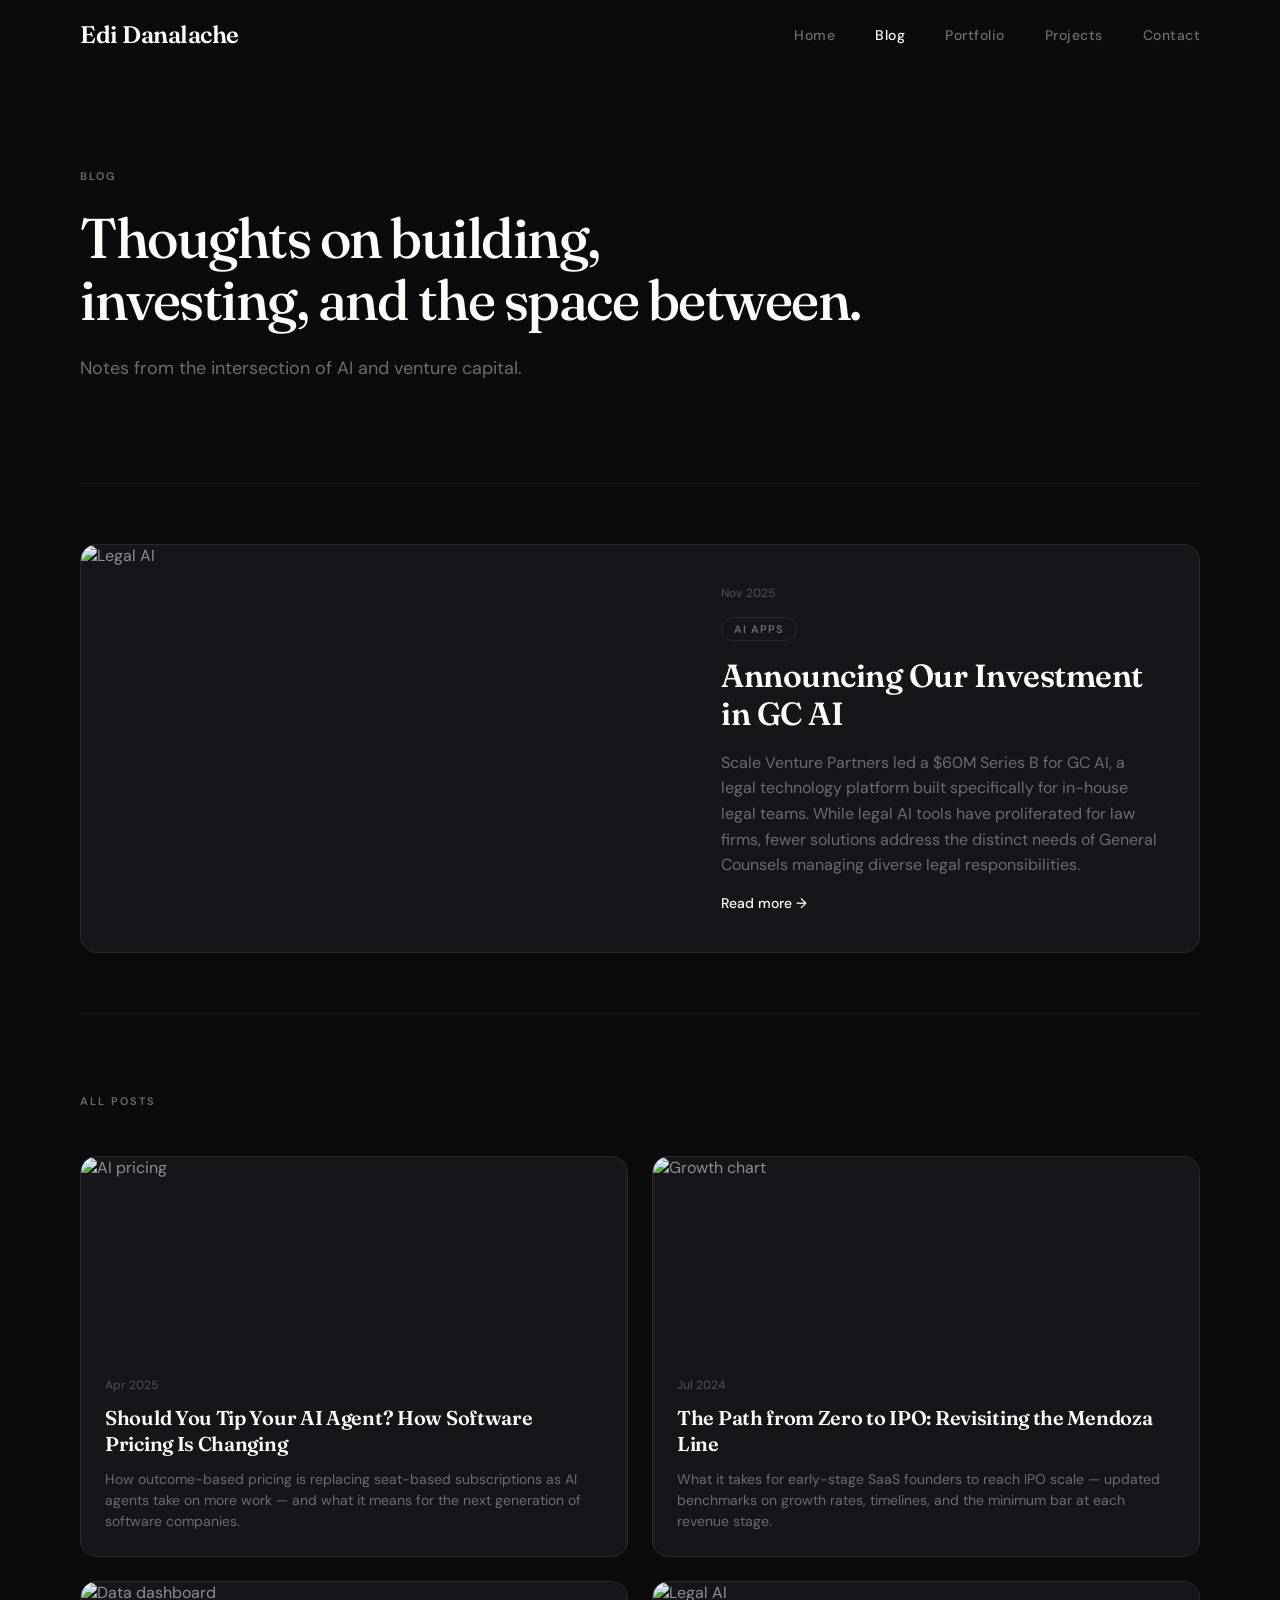
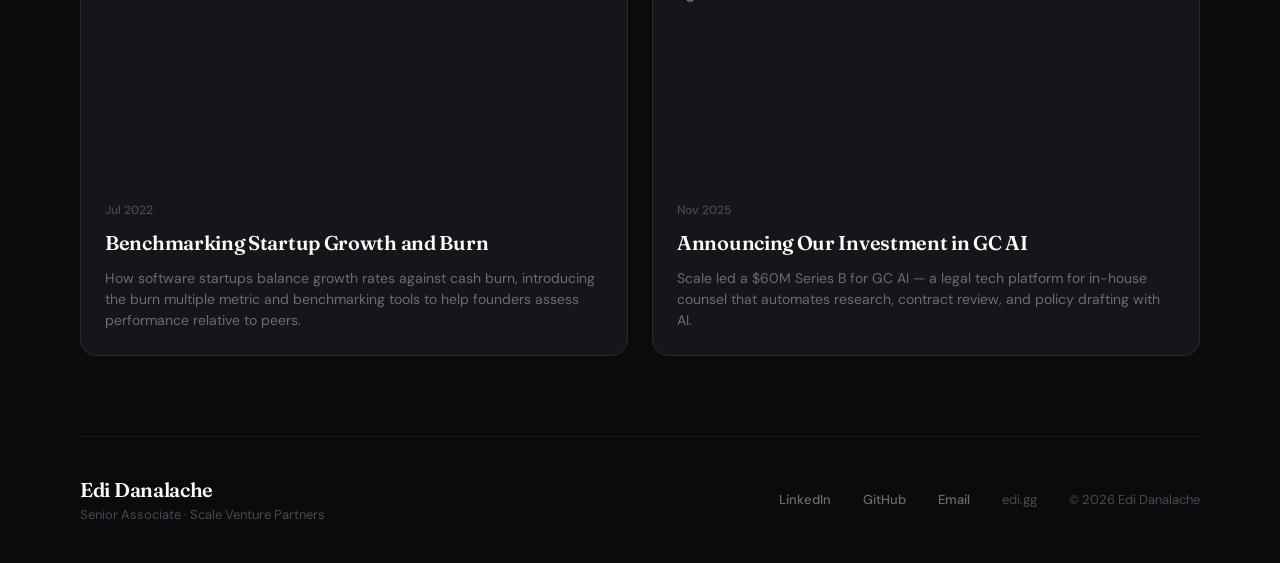
==== blog.html @ b76b0856 "feat: complete site redesign matching updated .pen design - New dark-themed personal site with homep" ====
<!DOCTYPE html>
<html lang="en">
<head>
  <meta charset="utf-8">
  <meta name="viewport" content="width=device-width, initial-scale=1">
  <title>Blog — Edi Danalache</title>
  <meta name="description" content="Thoughts on building, investing, and the space between. Notes from the intersection of AI and venture capital.">
  <link rel="icon" type="image/png" href="images/bee.png">
  <link rel="stylesheet" href="assets/css/style.css">
</head>
<body>
  <div class="container">

    <!-- Header -->
    <header class="header">
      <a href="/" class="header__logo">Edi Danalache</a>
      <button class="hamburger" aria-label="Menu">
        <span></span><span></span><span></span>
      </button>
      <nav class="nav">
        <a href="/">Home</a>
        <a href="blog.html" class="nav--active">Blog</a>
        <a href="/#portfolio">Portfolio</a>
        <a href="/#projects">Projects</a>
        <a href="/#contact">Contact</a>
      </nav>
    </header>

    <!-- Hero -->
    <div class="blog-hero">
      <p class="section-label">Blog</p>
      <h1 class="blog-hero__headline">Thoughts on building,<br>investing, and the space between.</h1>
      <p class="blog-hero__desc">Notes from the intersection of AI and venture capital.</p>
    </div>

    <div class="divider"><hr></div>

    <!-- Featured -->
    <div class="featured-section">
      <a href="https://www.scalevp.com/blog/announcing-our-investment-in-gc-ai" target="_blank" class="featured-card">
        <img class="featured-card__image" src="https://images.unsplash.com/photo-1589829545856-d10d557cf95f?w=800&q=80" alt="Legal AI">
        <div class="featured-card__body">
          <span class="featured-card__date">Nov 2025</span>
          <span class="featured-card__badge">AI APPS</span>
          <h2 class="featured-card__title">Announcing Our Investment in GC AI</h2>
          <p class="featured-card__excerpt">Scale Venture Partners led a $60M Series B for GC AI, a legal technology platform built specifically for in-house legal teams. While legal AI tools have proliferated for law firms, fewer solutions address the distinct needs of General Counsels managing diverse legal responsibilities.</p>
          <span class="featured-card__link">Read more &rarr;</span>
        </div>
      </a>
    </div>

    <div class="divider"><hr></div>

    <!-- Article Grid -->
    <div class="blog-grid-section">
      <p class="section-label">All Posts</p>
      <div class="blog-grid">
        <a href="https://www.scalevp.com/blog/should-you-tip-your-ai-agent-how-software-pricing-is-changing-in-a-world-of-ai-services" target="_blank" class="article-card">
          <img class="article-card__image" src="https://images.unsplash.com/photo-1526304640581-d334cdbbf45e?w=600&q=80" alt="AI pricing">
          <div class="article-card__body">
            <span class="article-card__date">Apr 2025</span>
            <h3 class="article-card__title">Should You Tip Your AI Agent? How Software Pricing Is Changing</h3>
            <p class="article-card__excerpt">How outcome-based pricing is replacing seat-based subscriptions as AI agents take on more work — and what it means for the next generation of software companies.</p>
          </div>
        </a>
        <a href="https://www.scalevp.com/blog/the-path-from-zero-to-ipo-revisiting-the-mendoza-line-in-2024" target="_blank" class="article-card">
          <img class="article-card__image" src="https://images.unsplash.com/photo-1590283603385-17ffb3a7f29f?w=600&q=80" alt="Growth chart">
          <div class="article-card__body">
            <span class="article-card__date">Jul 2024</span>
            <h3 class="article-card__title">The Path from Zero to IPO: Revisiting the Mendoza Line</h3>
            <p class="article-card__excerpt">What it takes for early-stage SaaS founders to reach IPO scale — updated benchmarks on growth rates, timelines, and the minimum bar at each revenue stage.</p>
          </div>
        </a>
        <a href="https://www.scalevp.com/blog/benchmarking-saas-growth-and-burn" target="_blank" class="article-card">
          <img class="article-card__image" src="https://images.unsplash.com/photo-1551288049-bebda4e38f71?w=600&q=80" alt="Data dashboard">
          <div class="article-card__body">
            <span class="article-card__date">Jul 2022</span>
            <h3 class="article-card__title">Benchmarking Startup Growth and Burn</h3>
            <p class="article-card__excerpt">How software startups balance growth rates against cash burn, introducing the burn multiple metric and benchmarking tools to help founders assess performance relative to peers.</p>
          </div>
        </a>
        <a href="https://www.scalevp.com/blog/announcing-our-investment-in-gc-ai" target="_blank" class="article-card">
          <img class="article-card__image" src="https://images.unsplash.com/photo-1589829545856-d10d557cf95f?w=600&q=80" alt="Legal AI">
          <div class="article-card__body">
            <span class="article-card__date">Nov 2025</span>
            <h3 class="article-card__title">Announcing Our Investment in GC AI</h3>
            <p class="article-card__excerpt">Scale led a $60M Series B for GC AI — a legal tech platform for in-house counsel that automates research, contract review, and policy drafting with AI.</p>
          </div>
        </a>
      </div>
    </div>

    <div class="divider"><hr></div>

    <!-- Footer -->
    <footer class="footer">
      <div class="footer__left">
        <div class="footer__name">Edi Danalache</div>
        <div class="footer__role">Senior Associate · Scale Venture Partners</div>
      </div>
      <div class="footer__links">
        <a href="https://www.linkedin.com/in/edanalache/" target="_blank">LinkedIn</a>
        <a href="https://github.com/edmonto" target="_blank">GitHub</a>
        <a href="mailto:edi@scalevp.com">Email</a>
        <span class="footer__copy">edi.gg</span>
        <span class="footer__copy">&copy; 2026 Edi Danalache</span>
      </div>
    </footer>

  </div>

  <script src="assets/js/main.js"></script>
</body>
</html>
---- assets/css/style.css ----
@import url('https://fonts.googleapis.com/css2?family=Fraunces:wght@500;600&family=DM+Sans:wght@400;500;600&display=swap');

/* ── Design Tokens ── */
:root {
  --bg-primary: #0B0B0E;
  --bg-card: #16161A;
  --border: #2A2A2E;
  --border-subtle: #1A1A1E;
  --text-primary: #FAFAF9;
  --text-secondary: #6B6B70;
  --text-body: #8E8E93;
  --text-muted: #4A4A50;
  --accent-indigo: #6366F1;
  --accent-green: #32D583;
  --accent-red: #E85A4F;
  --font-display: 'Fraunces', serif;
  --font-body: 'DM Sans', sans-serif;
  --max-width: 1440px;
  --padding-x: 80px;
  --radius-card: 16px;
  --radius-btn: 8px;
  --radius-badge: 100px;
}

/* ── Reset ── */
*, *::before, *::after { margin: 0; padding: 0; box-sizing: border-box; }
html { scroll-behavior: smooth; }
body {
  font-family: var(--font-body);
  background: var(--bg-primary);
  color: var(--text-body);
  -webkit-font-smoothing: antialiased;
  -moz-osx-font-smoothing: grayscale;
}
a { color: inherit; text-decoration: none; }
ul { list-style: none; }
img { max-width: 100%; display: block; }

/* ── Layout ── */
.container {
  max-width: var(--max-width);
  margin: 0 auto;
}
.section { padding: 100px var(--padding-x); }
.section--hero { padding: 120px var(--padding-x); }

/* ── Divider ── */
.divider {
  padding: 0 var(--padding-x);
}
.divider hr {
  border: none;
  height: 1px;
  background: var(--border-subtle);
}

/* ── Header ── */
.header {
  display: flex;
  align-items: center;
  justify-content: space-between;
  padding: 20px var(--padding-x);
  position: sticky;
  top: 0;
  z-index: 100;
  background: var(--bg-primary);
}
.header__logo {
  font-family: var(--font-display);
  font-size: 24px;
  font-weight: 600;
  color: var(--text-primary);
  letter-spacing: -0.5px;
}
.nav { display: flex; align-items: center; gap: 40px; }
.nav a {
  font-size: 14px;
  font-weight: 500;
  color: var(--text-secondary);
  letter-spacing: 0.5px;
  transition: color 0.2s;
}
.nav a:hover,
.nav a.nav--active { color: var(--text-primary); }

/* Hamburger */
.hamburger {
  display: none;
  flex-direction: column;
  gap: 5px;
  background: none;
  border: none;
  cursor: pointer;
  padding: 4px;
  z-index: 101;
}
.hamburger span {
  display: block;
  width: 24px;
  height: 2px;
  background: var(--text-primary);
  transition: transform 0.3s, opacity 0.3s;
}
.hamburger.active span:nth-child(1) { transform: translateY(7px) rotate(45deg); }
.hamburger.active span:nth-child(2) { opacity: 0; }
.hamburger.active span:nth-child(3) { transform: translateY(-7px) rotate(-45deg); }

/* ── Badge ── */
.badge {
  display: inline-flex;
  padding: 6px 16px;
  border-radius: var(--radius-badge);
  border: 1px solid var(--border);
  font-size: 12px;
  font-weight: 500;
  color: var(--text-secondary);
  letter-spacing: 1.5px;
}

/* ── Hero ── */
.hero__headline {
  font-family: var(--font-display);
  font-size: 72px;
  font-weight: 500;
  color: var(--text-primary);
  letter-spacing: -2px;
  line-height: 1.05;
}
.hero__sub {
  font-size: 20px;
  color: var(--text-secondary);
  line-height: 1.6;
  max-width: 680px;
}
.hero__ctas { display: flex; gap: 16px; align-items: center; }

/* ── Buttons ── */
.btn {
  display: inline-flex;
  align-items: center;
  padding: 14px 32px;
  border-radius: var(--radius-btn);
  font-family: var(--font-body);
  font-size: 15px;
  font-weight: 600;
  cursor: pointer;
  border: none;
  transition: opacity 0.2s;
}
.btn:hover { opacity: 0.9; }
.btn--primary {
  background: var(--text-primary);
  color: var(--bg-primary);
}
.btn--secondary {
  background: transparent;
  color: var(--text-primary);
  border: 1px solid var(--border);
  font-weight: 500;
}
.btn--large { padding: 16px 36px; font-size: 16px; }

/* ── About ── */
.about { display: flex; gap: 80px; }
.about__left { width: 320px; flex-shrink: 0; }
.about__right { flex: 1; display: flex; flex-direction: column; gap: 32px; }
.section-label {
  font-size: 11px;
  font-weight: 600;
  color: var(--text-secondary);
  letter-spacing: 2px;
  text-transform: uppercase;
}
.section-headline {
  font-family: var(--font-display);
  font-size: 40px;
  font-weight: 500;
  color: var(--text-primary);
  letter-spacing: -1px;
  line-height: 1.15;
  margin-top: 16px;
}
.about__text {
  font-size: 17px;
  line-height: 1.7;
  color: var(--text-body);
}
.stats { display: flex; gap: 48px; }
.stat__number {
  font-family: var(--font-display);
  font-size: 36px;
  font-weight: 600;
  color: var(--text-primary);
  letter-spacing: -1px;
}
.stat__label {
  font-size: 13px;
  font-weight: 500;
  color: var(--text-secondary);
  margin-top: 4px;
}

/* ── Thesis / Focus Cards ── */
.thesis__header { display: flex; flex-direction: column; gap: 16px; }
.thesis__desc {
  font-size: 17px;
  color: var(--text-secondary);
  line-height: 1.6;
  max-width: 640px;
}
.focus-cards { display: flex; gap: 24px; margin-top: 64px; }
.focus-card {
  flex: 1;
  background: var(--bg-card);
  border: 1px solid var(--border);
  border-radius: var(--radius-card);
  padding: 32px;
  display: flex;
  flex-direction: column;
  gap: 20px;
}
.focus-card__icon {
  width: 28px;
  height: 28px;
}
.focus-card__title {
  font-family: var(--font-display);
  font-size: 22px;
  font-weight: 600;
  color: var(--text-primary);
  letter-spacing: -0.3px;
}
.focus-card__desc {
  font-size: 15px;
  color: var(--text-secondary);
  line-height: 1.6;
}

/* ── Portfolio ── */
.portfolio__header {
  display: flex;
  justify-content: space-between;
  align-items: flex-end;
  margin-bottom: 64px;
}
.portfolio__link {
  font-size: 14px;
  font-weight: 500;
  color: var(--text-secondary);
  transition: color 0.2s;
}
.portfolio__link:hover { color: var(--text-primary); }

.portfolio-table { width: 100%; }
.portfolio-table__head {
  display: flex;
  padding: 12px 0;
}
.portfolio-table__head span {
  font-size: 11px;
  font-weight: 600;
  color: var(--text-muted);
  letter-spacing: 1.5px;
  text-transform: uppercase;
}
.portfolio-table__row {
  display: flex;
  align-items: center;
  padding: 20px 0;
  border-top: 1px solid var(--border-subtle);
}
.portfolio-table__row:first-child {
  border-top: 1px solid var(--border);
}
.port-col-company { flex: 1; font-size: 16px; font-weight: 500; color: var(--text-primary); }
.port-col-sector { width: 200px; font-size: 14px; color: var(--text-secondary); }
.port-col-stage { width: 160px; font-size: 14px; color: var(--text-secondary); }
.port-col-status { width: 140px; }
.status-badge {
  display: inline-block;
  padding: 4px 10px;
  border-radius: var(--radius-badge);
  font-size: 12px;
  font-weight: 500;
}
.status-badge--active { color: var(--accent-green); }
.status-badge--sourced { color: var(--accent-green); }
.status-badge--deal { color: var(--accent-green); }
.status-badge--internal { color: var(--accent-indigo); }

/* ── Projects ── */
.projects__header {
  display: flex;
  justify-content: space-between;
  align-items: flex-end;
  margin-bottom: 64px;
}
.proj-col-name { flex: 1; font-size: 16px; font-weight: 500; color: var(--text-primary); }
.proj-col-desc { width: 300px; font-size: 14px; color: var(--text-secondary); }
.proj-col-tools { width: 300px; font-size: 14px; color: var(--text-secondary); }

/* ── Writing / Article Cards ── */
.writing__header {
  display: flex;
  justify-content: space-between;
  align-items: flex-end;
  margin-bottom: 64px;
}
.writing__link {
  font-size: 14px;
  font-weight: 500;
  color: var(--text-secondary);
  transition: color 0.2s;
}
.writing__link:hover { color: var(--text-primary); }

.article-grid { display: flex; gap: 24px; }
.article-card {
  flex: 1;
  background: var(--bg-card);
  border: 1px solid var(--border);
  border-radius: var(--radius-card);
  overflow: hidden;
  display: flex;
  flex-direction: column;
  transition: border-color 0.2s;
}
.article-card:hover { border-color: var(--text-muted); }
.article-card__image {
  width: 100%;
  height: 180px;
  object-fit: cover;
}
.article-card__body {
  padding: 0 24px 24px;
  display: flex;
  flex-direction: column;
  gap: 12px;
  margin-top: 20px;
}
.article-card__date {
  font-size: 12px;
  font-weight: 500;
  color: var(--text-muted);
}
.article-card__title {
  font-family: var(--font-display);
  font-size: 20px;
  font-weight: 600;
  color: var(--text-primary);
  letter-spacing: -0.3px;
  line-height: 1.3;
}
.article-card__excerpt {
  font-size: 14px;
  color: var(--text-secondary);
  line-height: 1.5;
}

/* ── CTA Section ── */
.cta-section {
  display: flex;
  flex-direction: column;
  align-items: center;
  justify-content: center;
  text-align: center;
  gap: 40px;
  padding: 120px var(--padding-x);
}
.cta__headline {
  font-family: var(--font-display);
  font-size: 56px;
  font-weight: 500;
  color: var(--text-primary);
  letter-spacing: -1.5px;
  line-height: 1.1;
}
.cta__desc {
  font-size: 18px;
  color: var(--text-secondary);
  line-height: 1.6;
  max-width: 600px;
}
.cta__buttons { display: flex; gap: 16px; align-items: center; }

/* ── Footer ── */
.footer {
  display: flex;
  align-items: center;
  justify-content: space-between;
  padding: 40px var(--padding-x);
}
.footer__name {
  font-family: var(--font-display);
  font-size: 20px;
  font-weight: 600;
  color: var(--text-primary);
  letter-spacing: -0.3px;
}
.footer__role {
  font-size: 13px;
  color: var(--text-muted);
  margin-top: 4px;
}
.footer__links {
  display: flex;
  align-items: center;
  gap: 32px;
}
.footer__links a {
  font-size: 13px;
  font-weight: 500;
  color: var(--text-secondary);
  transition: color 0.2s;
}
.footer__links a:hover { color: var(--text-primary); }
.footer__copy {
  font-size: 13px;
  color: var(--text-muted);
}

/* ── Blog Page ── */
.blog-hero { padding: 100px var(--padding-x); display: flex; flex-direction: column; gap: 24px; }
.blog-hero__headline {
  font-family: var(--font-display);
  font-size: 56px;
  font-weight: 500;
  color: var(--text-primary);
  letter-spacing: -1.5px;
  line-height: 1.1;
  max-width: 900px;
}
.blog-hero__desc {
  font-size: 18px;
  color: var(--text-secondary);
  line-height: 1.6;
}

/* Featured Card */
.featured-section { padding: 60px var(--padding-x); }
.featured-card {
  display: flex;
  background: var(--bg-card);
  border: 1px solid var(--border);
  border-radius: var(--radius-card);
  overflow: hidden;
  transition: border-color 0.2s;
}
.featured-card:hover { border-color: var(--text-muted); }
.featured-card__image {
  width: 600px;
  min-height: 400px;
  object-fit: cover;
  flex-shrink: 0;
}
.featured-card__body {
  padding: 40px;
  display: flex;
  flex-direction: column;
  justify-content: center;
  gap: 16px;
}
.featured-card__date {
  font-size: 12px;
  font-weight: 500;
  color: var(--text-muted);
}
.featured-card__badge {
  display: inline-flex;
  padding: 4px 12px;
  border-radius: 20px;
  border: 1px solid var(--border);
  font-size: 11px;
  font-weight: 600;
  color: var(--text-secondary);
  letter-spacing: 1px;
  width: fit-content;
}
.featured-card__title {
  font-family: var(--font-display);
  font-size: 32px;
  font-weight: 600;
  color: var(--text-primary);
  letter-spacing: -0.5px;
  line-height: 1.2;
}
.featured-card__excerpt {
  font-size: 16px;
  color: var(--text-secondary);
  line-height: 1.6;
}
.featured-card__link {
  font-size: 14px;
  font-weight: 500;
  color: var(--text-primary);
  transition: opacity 0.2s;
}
.featured-card__link:hover { opacity: 0.8; }

/* Blog Grid */
.blog-grid-section { padding: 80px var(--padding-x); display: flex; flex-direction: column; gap: 48px; }
.blog-grid { display: grid; grid-template-columns: repeat(2, 1fr); gap: 24px; }
.blog-grid .article-card__image { height: 200px; }

/* ── Responsive ── */
@media (max-width: 1024px) {
  :root { --padding-x: 40px; }
  .hero__headline { font-size: 56px; }
  .about { flex-direction: column; gap: 48px; }
  .about__left { width: 100%; }
  .focus-cards { flex-direction: column; }
  .article-grid { flex-direction: column; }
  .blog-grid { grid-template-columns: 1fr; }
  .featured-card { flex-direction: column; }
  .featured-card__image { width: 100%; min-height: 240px; }
  .portfolio-table__head,
  .portfolio-table__row { font-size: 13px; }
  .port-col-sector { width: 160px; }
  .port-col-stage { width: 120px; }
  .port-col-status { width: 100px; }
  .proj-col-desc { width: 200px; }
  .proj-col-tools { width: 200px; }
}

@media (max-width: 768px) {
  :root { --padding-x: 24px; }
  .header { padding: 16px var(--padding-x); }
  .hamburger { display: flex; }
  .nav {
    position: fixed;
    top: 0;
    right: -100%;
    width: 280px;
    height: 100vh;
    background: var(--bg-card);
    flex-direction: column;
    padding: 80px 32px 32px;
    gap: 24px;
    transition: right 0.3s;
    border-left: 1px solid var(--border);
  }
  .nav.open { right: 0; }
  .nav a { font-size: 18px; }

  .section--hero { padding: 60px var(--padding-x); }
  .section { padding: 60px var(--padding-x); }
  .hero__headline { font-size: 40px; letter-spacing: -1px; }
  .hero__sub { font-size: 16px; }
  .section-headline { font-size: 28px; }
  .blog-hero__headline { font-size: 36px; }
  .cta__headline { font-size: 36px; }
  .hero__ctas { flex-direction: column; align-items: flex-start; }
  .cta__buttons { flex-direction: column; }
  .stats { gap: 32px; flex-wrap: wrap; }
  .portfolio__header { flex-direction: column; align-items: flex-start; gap: 16px; }
  .writing__header { flex-direction: column; align-items: flex-start; gap: 16px; }

  /* Hide sector/stage columns on mobile */
  .port-col-sector,
  .port-col-stage,
  .portfolio-table__head .port-col-sector,
  .portfolio-table__head .port-col-stage { display: none; }
  .port-col-status { width: auto; }
  .proj-col-desc { display: none; }
  .proj-col-tools { width: auto; }

  .footer { flex-direction: column; gap: 24px; text-align: center; }
  .footer__left { text-align: center; }
  .footer__links { flex-wrap: wrap; justify-content: center; gap: 16px; }
  .cta-section { padding: 80px var(--padding-x); }
  .blog-hero { padding: 60px var(--padding-x); }
  .featured-section { padding: 40px var(--padding-x); }
  .featured-card__title { font-size: 24px; }
  .blog-grid-section { padding: 60px var(--padding-x); }
}
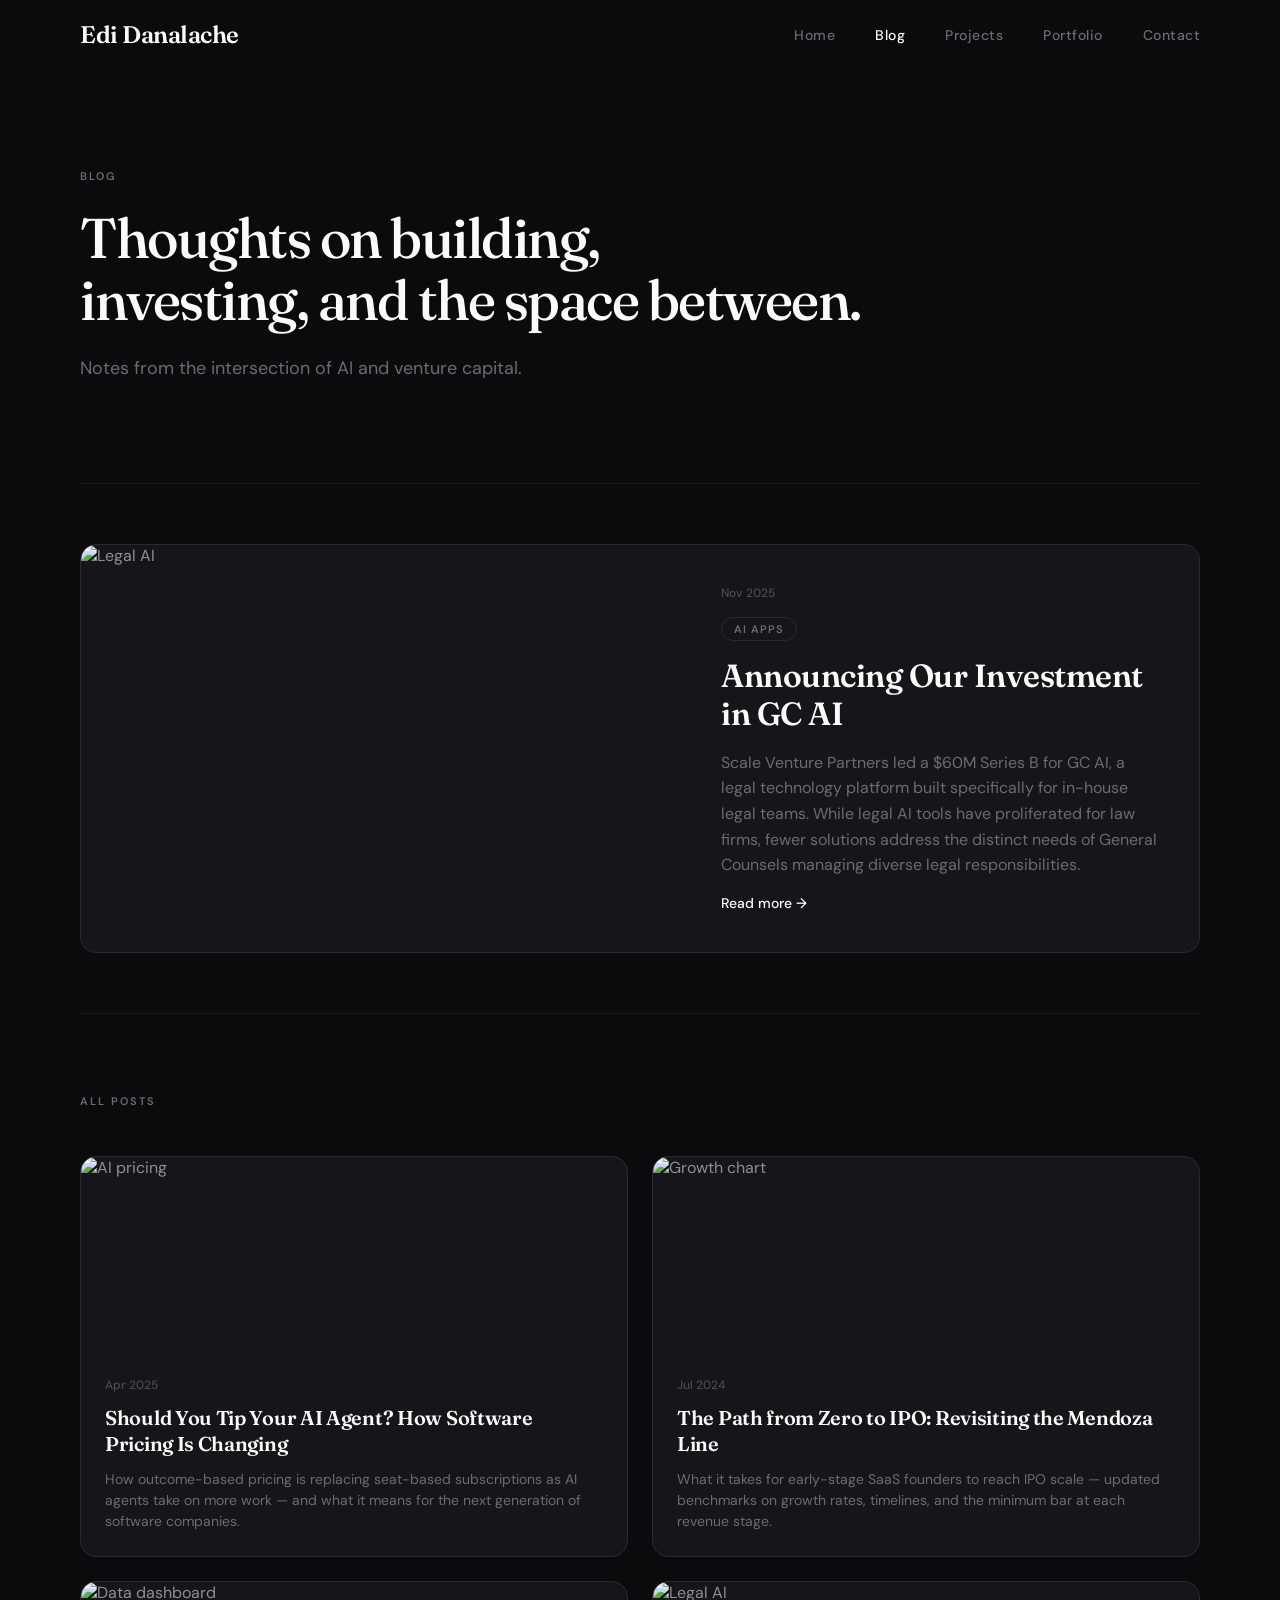
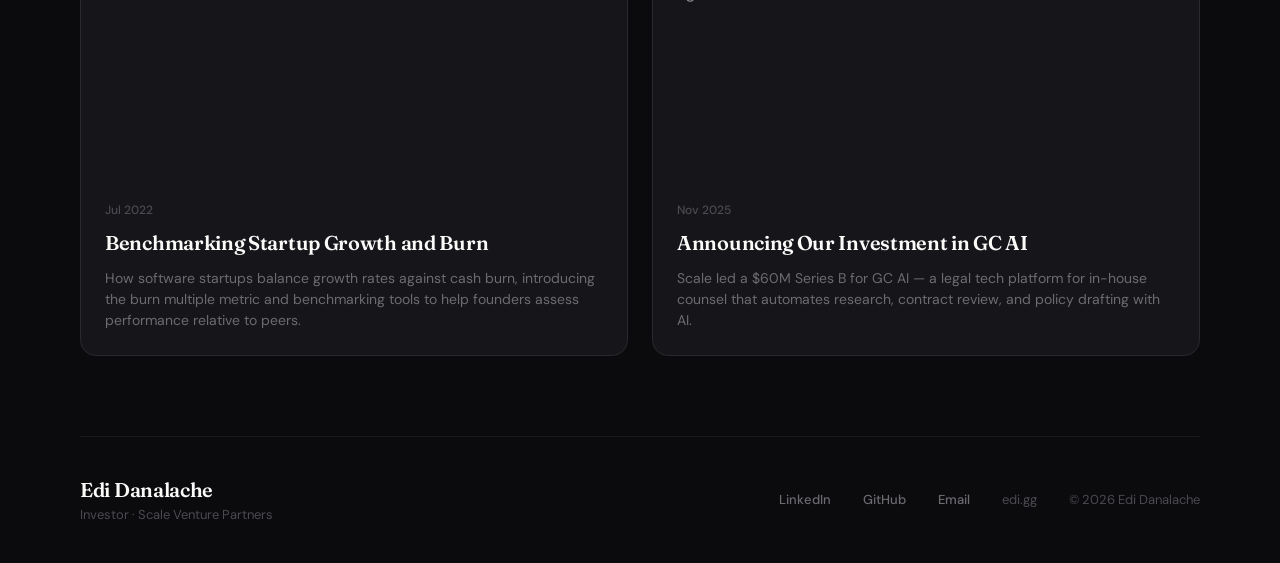
==== commit b6013076: "feat: remove thesis section, reorder to Writing→Projects→Portfolio - Removed Investment Thesis secti" ====
--- a/blog.html
+++ b/blog.html
@@ -20,8 +20,8 @@
       <nav class="nav">
         <a href="/">Home</a>
         <a href="blog.html" class="nav--active">Blog</a>
+        <a href="/#projects">Projects</a>
         <a href="/#portfolio">Portfolio</a>
-        <a href="/#projects">Projects</a>
         <a href="/#contact">Contact</a>
       </nav>
     </header>
@@ -96,7 +96,7 @@
     <footer class="footer">
       <div class="footer__left">
         <div class="footer__name">Edi Danalache</div>
-        <div class="footer__role">Senior Associate · Scale Venture Partners</div>
+        <div class="footer__role">Investor · Scale Venture Partners</div>
       </div>
       <div class="footer__links">
         <a href="https://www.linkedin.com/in/edanalache/" target="_blank">LinkedIn</a>
